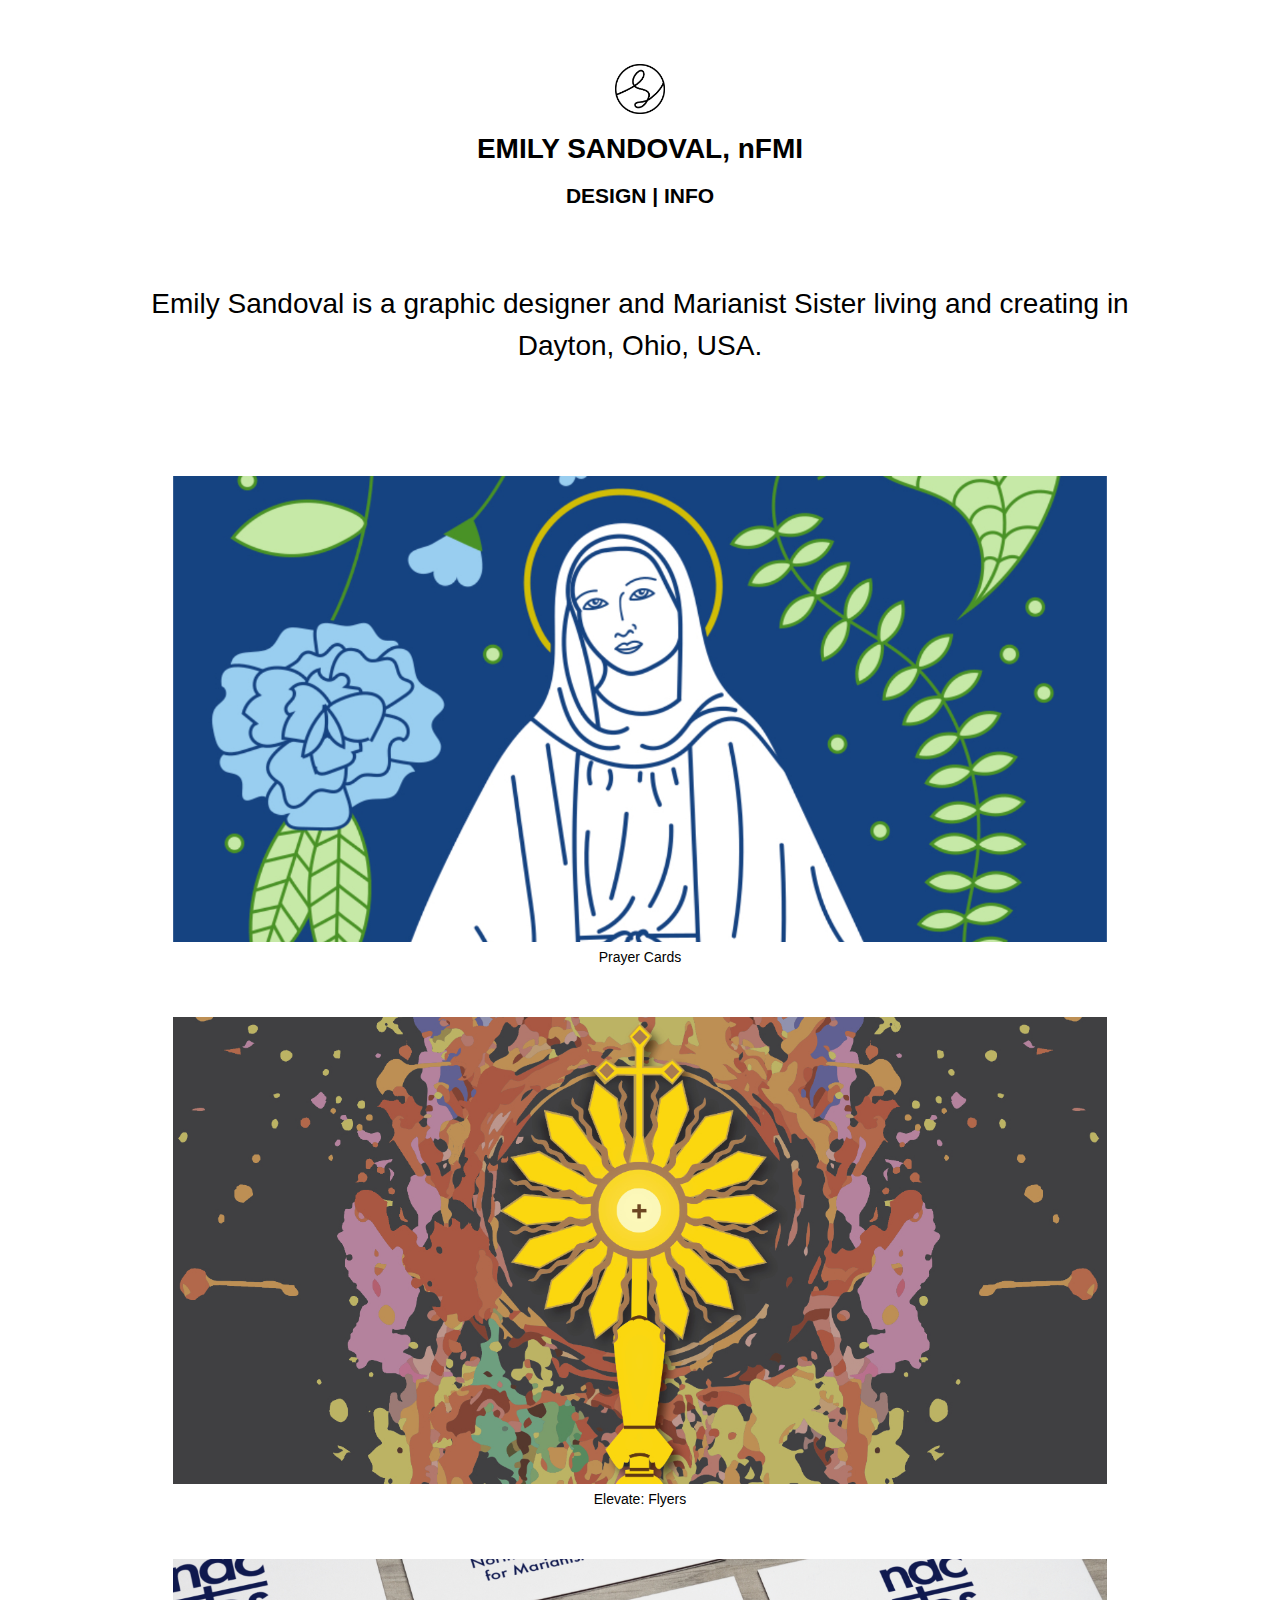
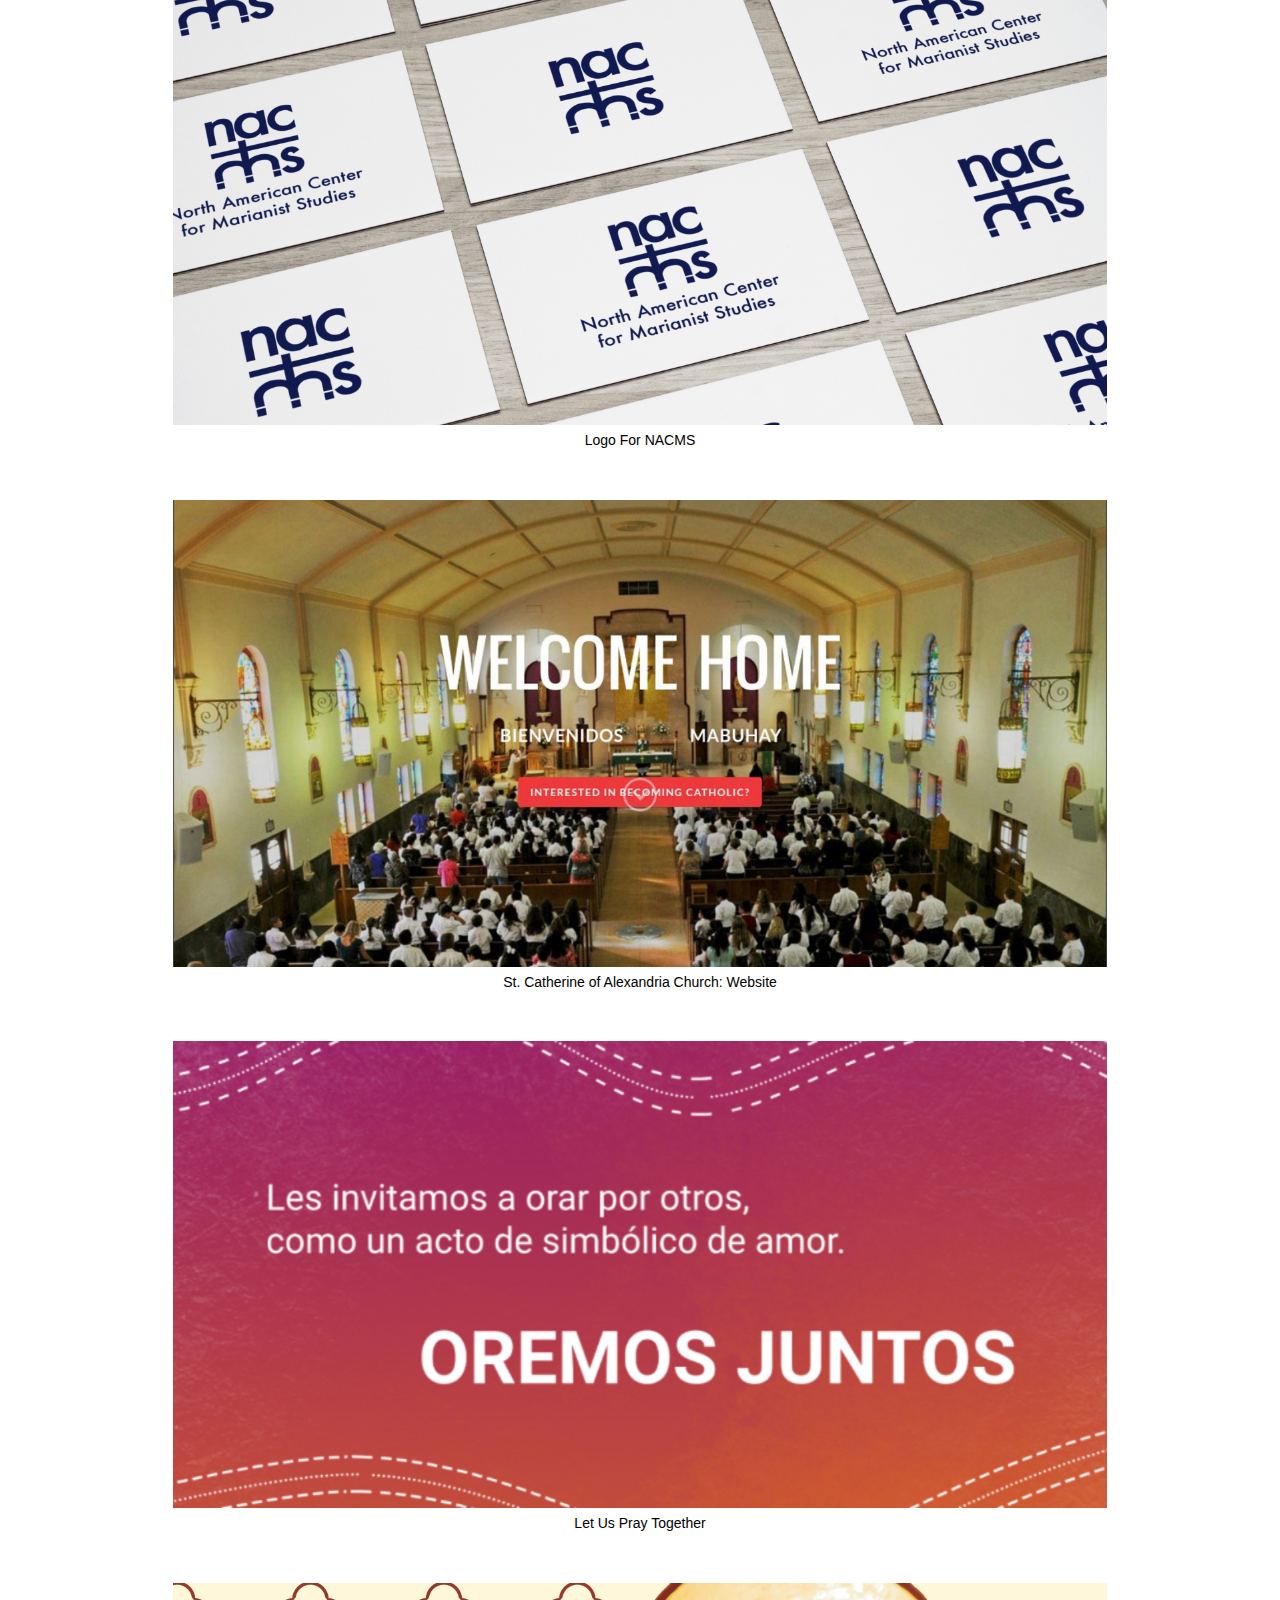
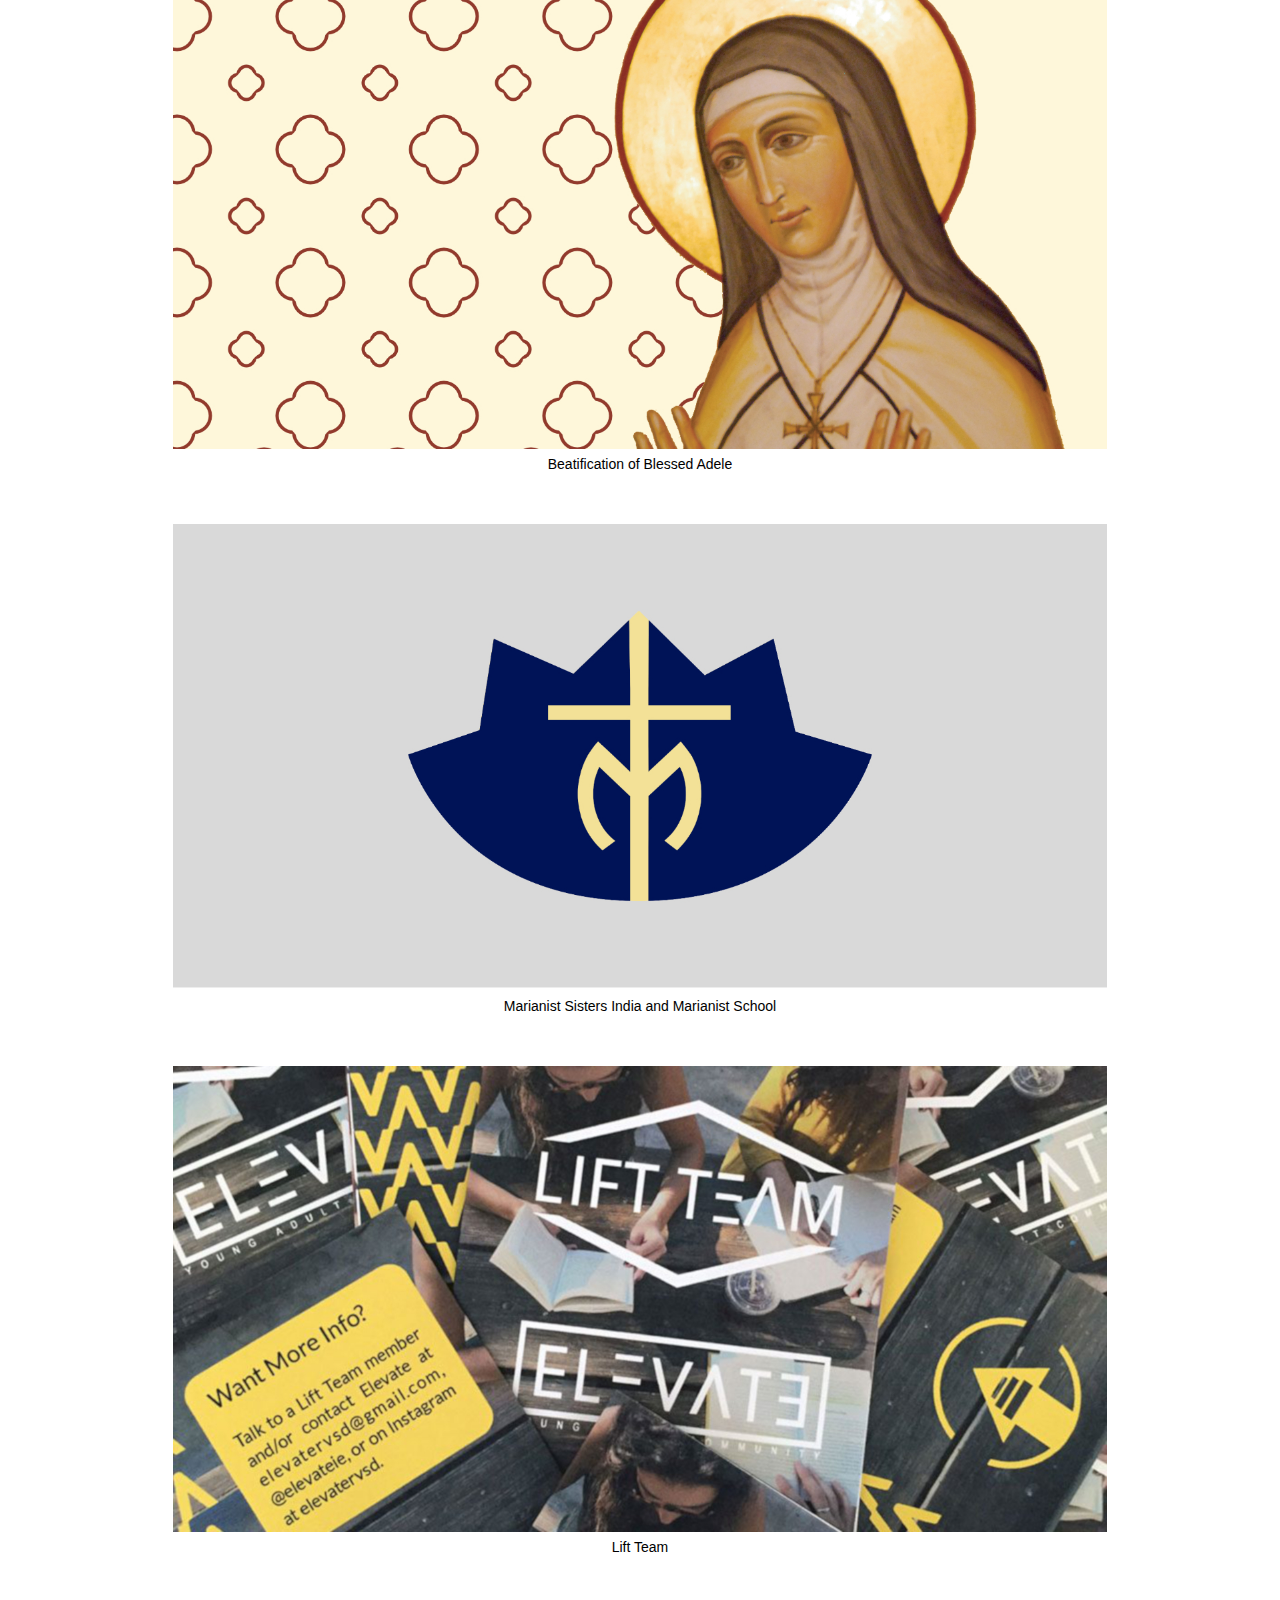
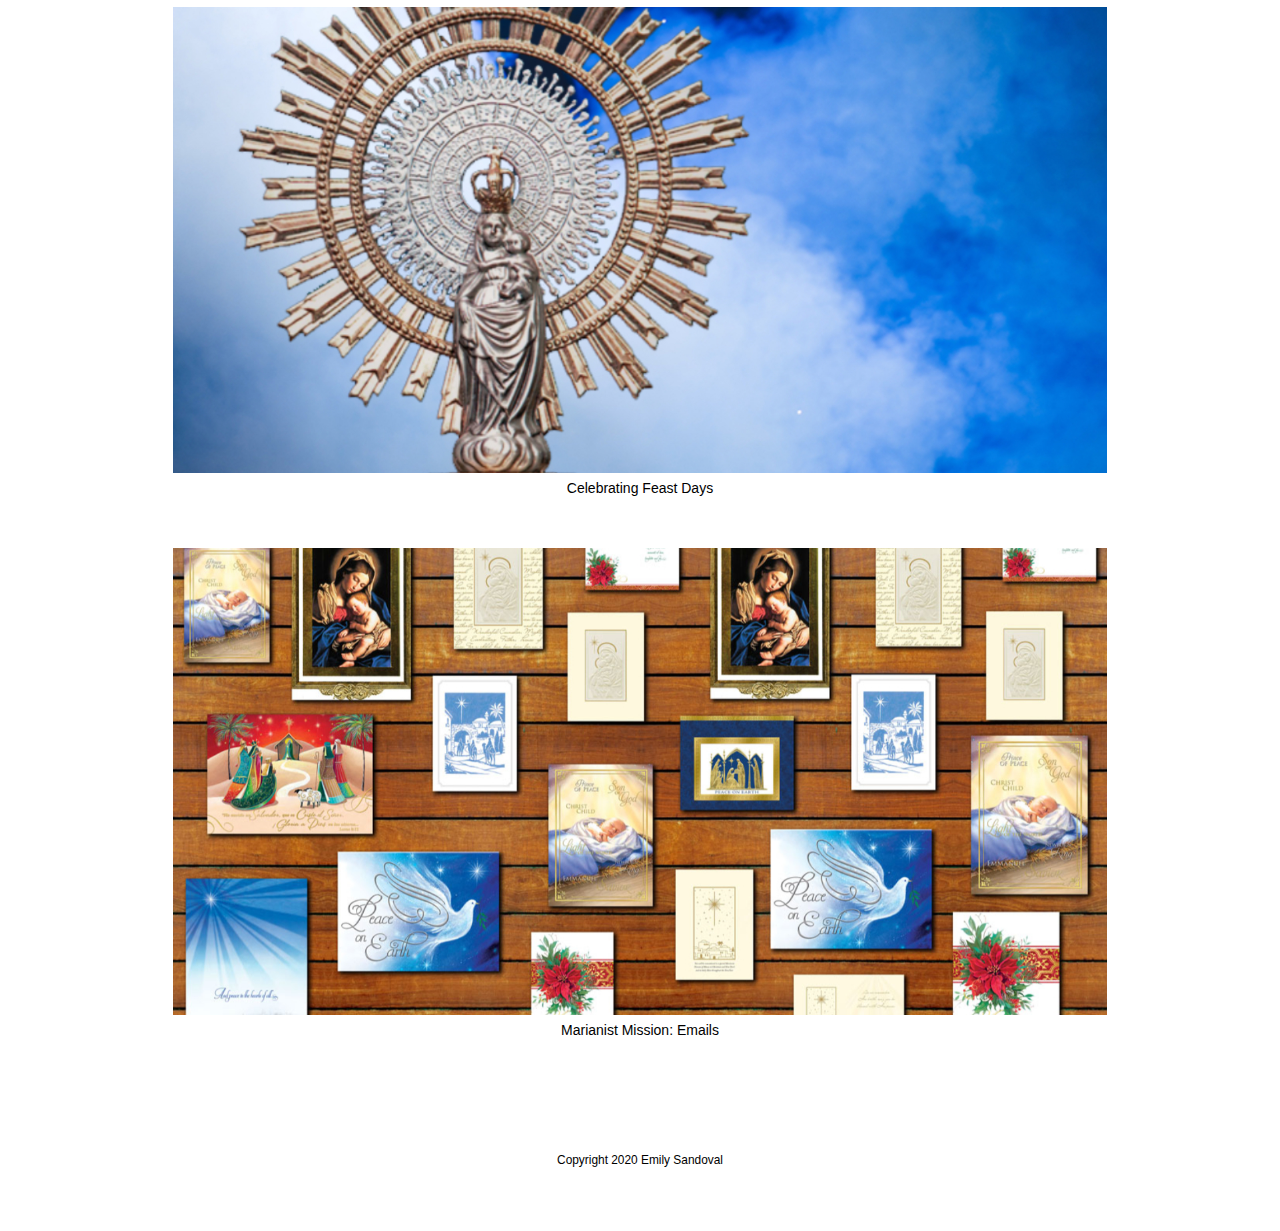
==== index.html @ bad5852b "first commit" ====
<html>
  <head>
    <meta charset="utf-8">
    <meta http-equiv="X-UA-Compatible" content="IE=edge">
    <title>Emily Sandoval, Graphic Designer</title>
    <meta name="description" content="Online portfolio for Emily Sandoval, nFMI">
    <link rel="stylesheet" href="style.css" type="text/css">  
  </head>
  <body>
      <div class="header">
        <img src="Images/Extra/LogoNew.png" alt="logo">
          <a href="index.html"><h1><strong>EMILY SANDOVAL, nFMI</strong></h1></a>
      </div>
      <div class="navbar">
          <h2><a href="index.html"><strong>DESIGN</strong></a>
        <p> | </p>
              <a href="information.html"><strong>INFO</strong></a></h2>
      </div>
      <div class="summary">
        <p>Emily Sandoval is a graphic designer and Marianist Sister living and creating in Dayton, Ohio, USA.</p>
      </div>
      <div class="work">
        <a href="prayercards.html"><img src="Images/HomePageImages/PrayerCards.jpg" alt="prayer cards"></a><br>Prayer Cards</div>
      <div class="work">
        <a href="elevateflyers.html"><img src="Images/HomePageImages/ElevateFlyers.jpg" alt="elevate's flyers"></a><br>Elevate: Flyers</div>
      <div class="work">    
        <a href="logofornacms.html"><img src="Images/HomePageImages/NACMS2.jpg" alt="logo for north american center for marianist studies"></a><br>Logo For NACMS</div>
      <div class="work">
        <a href="stcatherinewebsite.html"><img src="Images/HomePageImages/StCat.jpg" alt="website for saint catherine of alexandria"></a><br>St. Catherine of Alexandria Church: Website</div>
      <div class="work">
        <a href="letuspraytogether.html"><img src="Images/HomePageImages/PrayerBooklet2.jpg" alt="prayer booklet"></a><br>Let Us Pray Together</div>
      <div class="work">
        <a href="beatificationofblessedadele.html"><img src="Images/HomePageImages/BlessedAdele.jpg" alt="beatification of blessed adele"></a><br>Beatification of Blessed Adele</div>
      <div class="work">    
        <a href="fmiindialogo.html"><img src="Images/HomePageImages/FMI-India-Logo.jpg" alt="logos for the Marianist Sisters in India"></a><br>Marianist Sisters India and Marianist School</div>
      <div class="work">
        <a href="liftteam.html"><img src="Images/HomePageImages/LIftTeam.jpg" alt="brochure of the lift team"></a><br>Lift Team</div>
      <div class="work">
        <a href="celebratingfeastdays.html"><img src="Images/HomePageImages/MM-SocialMedia.jpg" alt="social media for the Marianist Mission"></a><br>Celebrating Feast Days</div>
      <div class="work">
        <a href="marianistmissionemails.html"><img src="Images/HomePageImages/MM-Emails.jpg" alt="emails for the Marianist Mission"></a><br>Marianist Mission: Emails
      </div>
      <div class="footer">
        <p>Copyright 2020 Emily Sandoval</p>
      </div>
  </body>
</html>
---- style.css ----
body {
    font-family: "Montserrat", "Verdana", sans-serif;
    min-width: 375px;
    margin: 5%;
    justify-content: center;
    max-width: 1600px;
    font-size: 14px;
    color: black;
}
a.link {
    color: black;
}
.header {
    text-align: center;
}
.header img {
    width: auto;
    max-height: 50px;
    max-width: 50px;
}
.header a:link, a:visited, a:active {
    text-decoration: none;
}
.header a:hover {
    color: darkgoldenrod;
}
.navbar {
    text-align: center;
}
.navbar a, p {
    display: inline;
    text-align: center;
}
.navbar a:link, a:visited, a:active {
  text-decoration: none;
  color: black;
}
.navbar a:hover {
  color: teal;
}
.summary {
    padding: 5%;
    font-size: 2em;
    margin-left: auto;
    margin-right: auto;
    line-height: 1.5em;
    text-align: center;
}
.work {
    width: 90%;
    text-align: center;
    font-size: 1em;
    margin-left: auto;
    margin-right: auto;
}
.work img {
    padding-bottom: 0.5em;
    width: 90%;
    margin-top: 5%;
}
#nacms-old-logo img{
    width: 300px;
}
.work a:hover {
    background-color: white;
    opacity: 0.5;
}
.work-header {
    text-align: left;
    margin-left: auto;
    margin-right: auto;
    width: 90%;
}
.nav-bottom {
    margin-left: auto;
    margin-right: auto;
    width: 90%;
    color: black;
    text-decoration: none;
    display: inline-block
}
.nav-bottom a:link, a:visited, a:active{
    text-decoration: none;
    color: black;
}
.nav-bottom a:hover {
    color: darkgoldenrod;
}
.nav-bottom #next {
    float: right;
    margin-left: 50%;
}
.nav-bottom #previous {
    float: left;
    margin-right: 50%;
}
.footer {
    font-size: 0.85em;
    margin-top: 10%;
    text-align: center;
}
h1 {
    font-size: 2em;
    color: black;
}
h2 {
    font-size: 1.5em;
    color: black;
}
h3 {
    font-size: 1.5em;
    line-height: 0.5em;
    color:black;
}
h4 {
    font-size: 1em;
    line-height: 0.5em;
    color: black;
}
.project-description {
    text-align: left;
    margin-left: auto;
    margin-right:auto;
    margin-top: 10%;
    margin-bottom: 5%;
    width: 90%;
}
.information-content {
    display: inline-block;
}
.about {
    margin-left: 215px;
    margin-right: auto;
    margin-top: 5px;
}
.about p h3 {
    text-align: left;
}
#portrait img {
    width: 200px;
    margin-right: 15px;
    position: absolute;
}

#portrait, .about {
    margin-top: 10%;
}
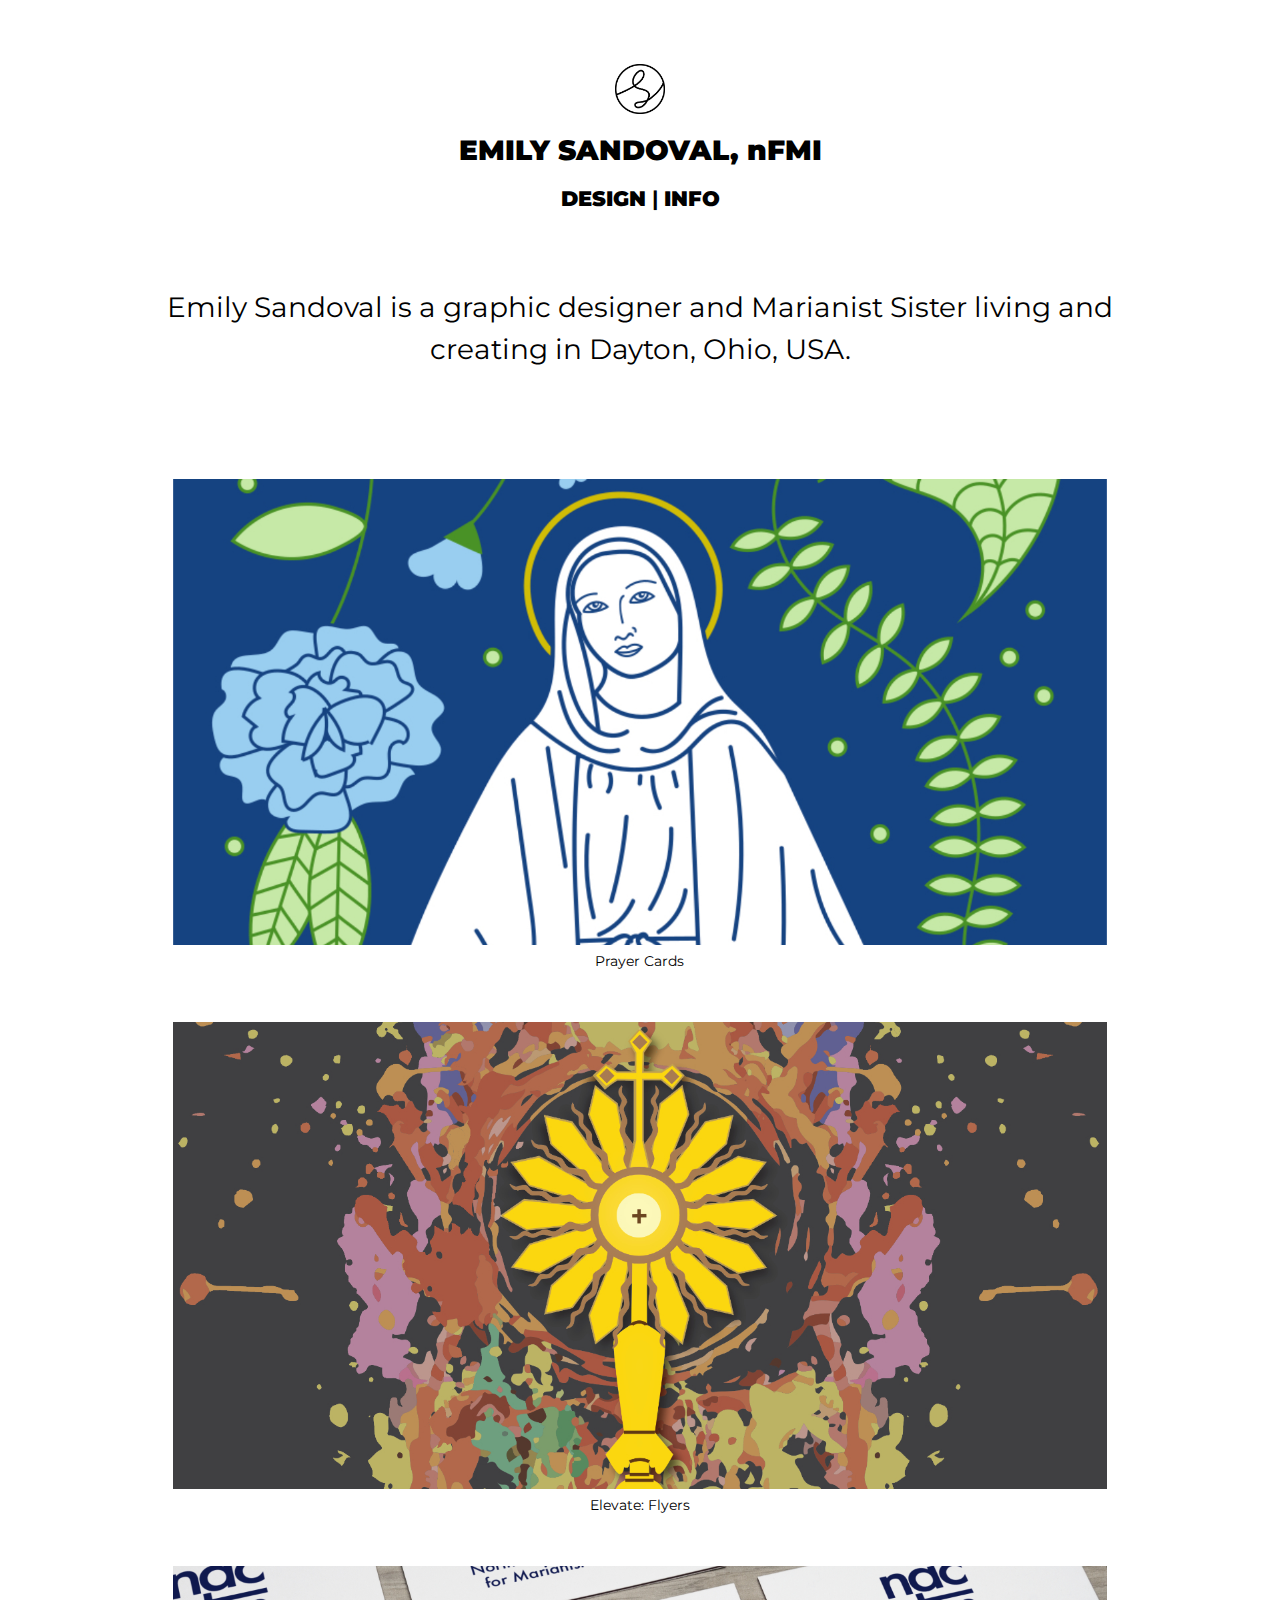
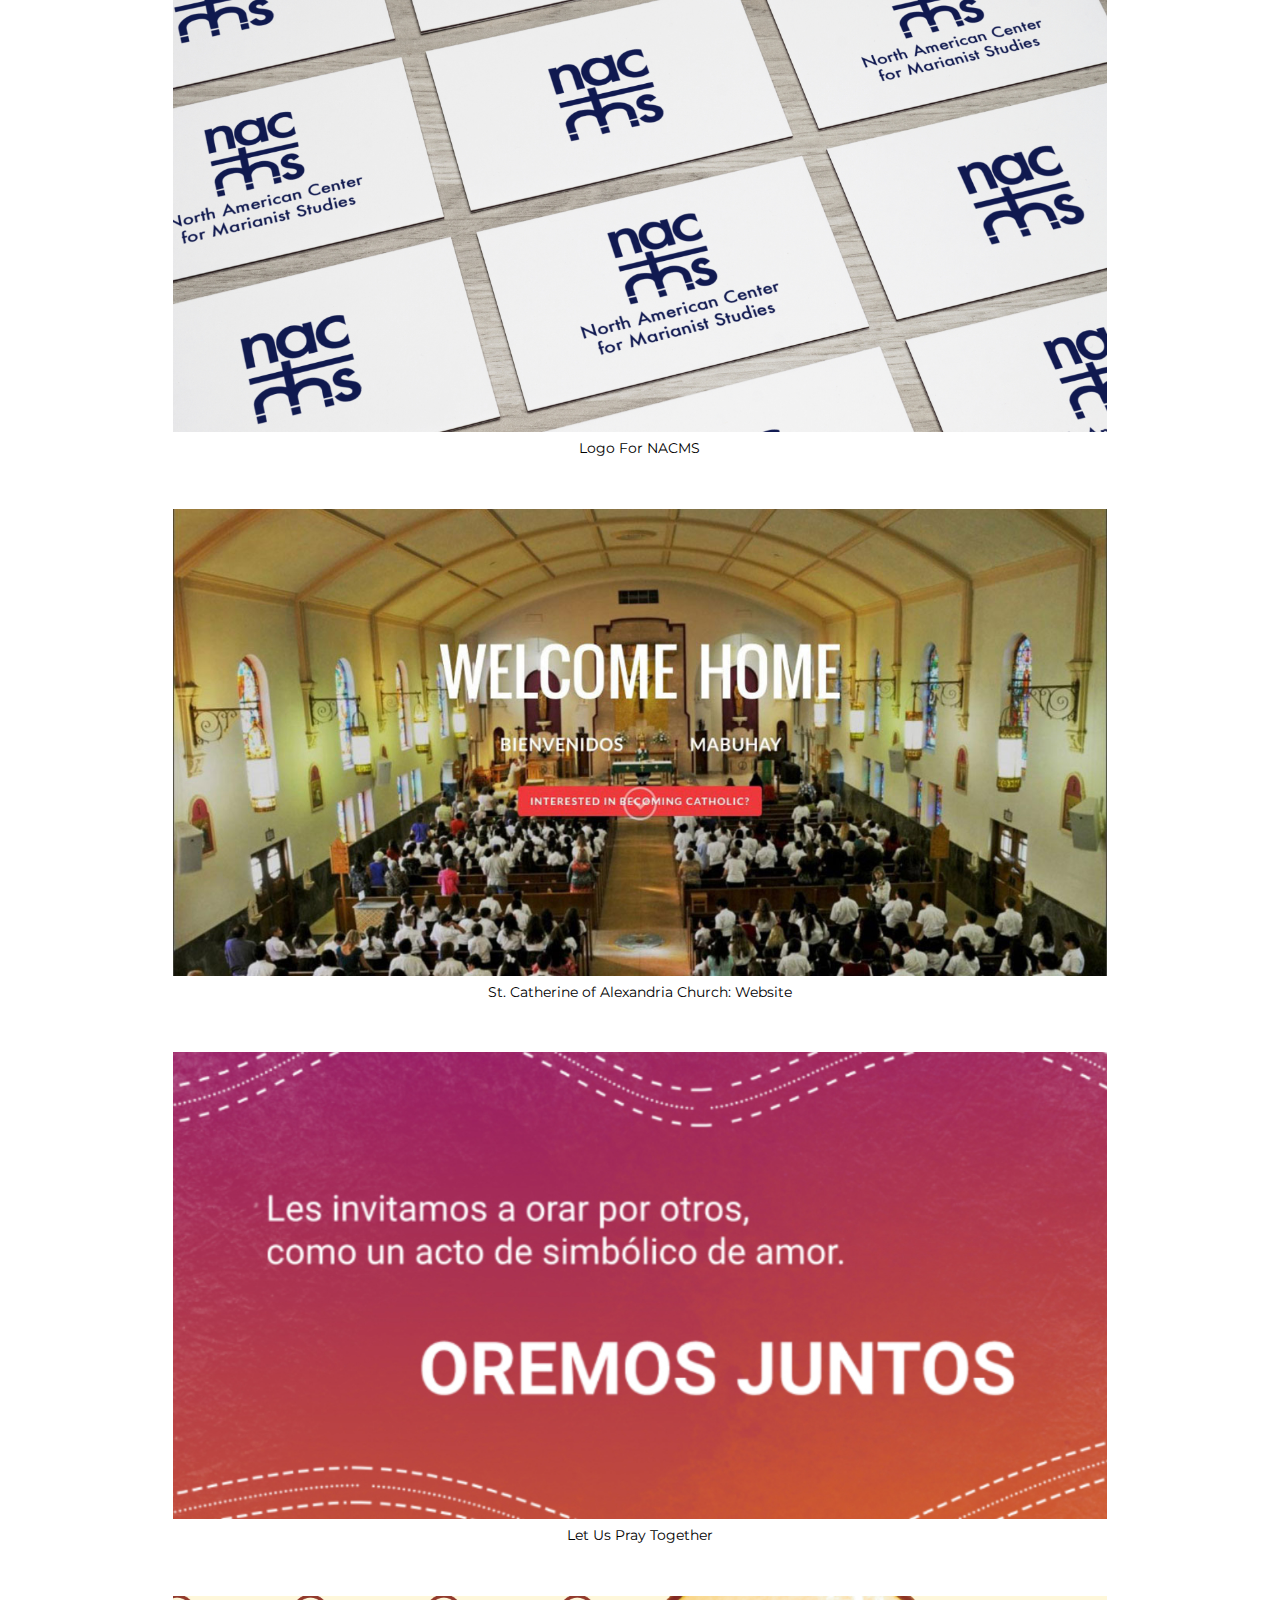
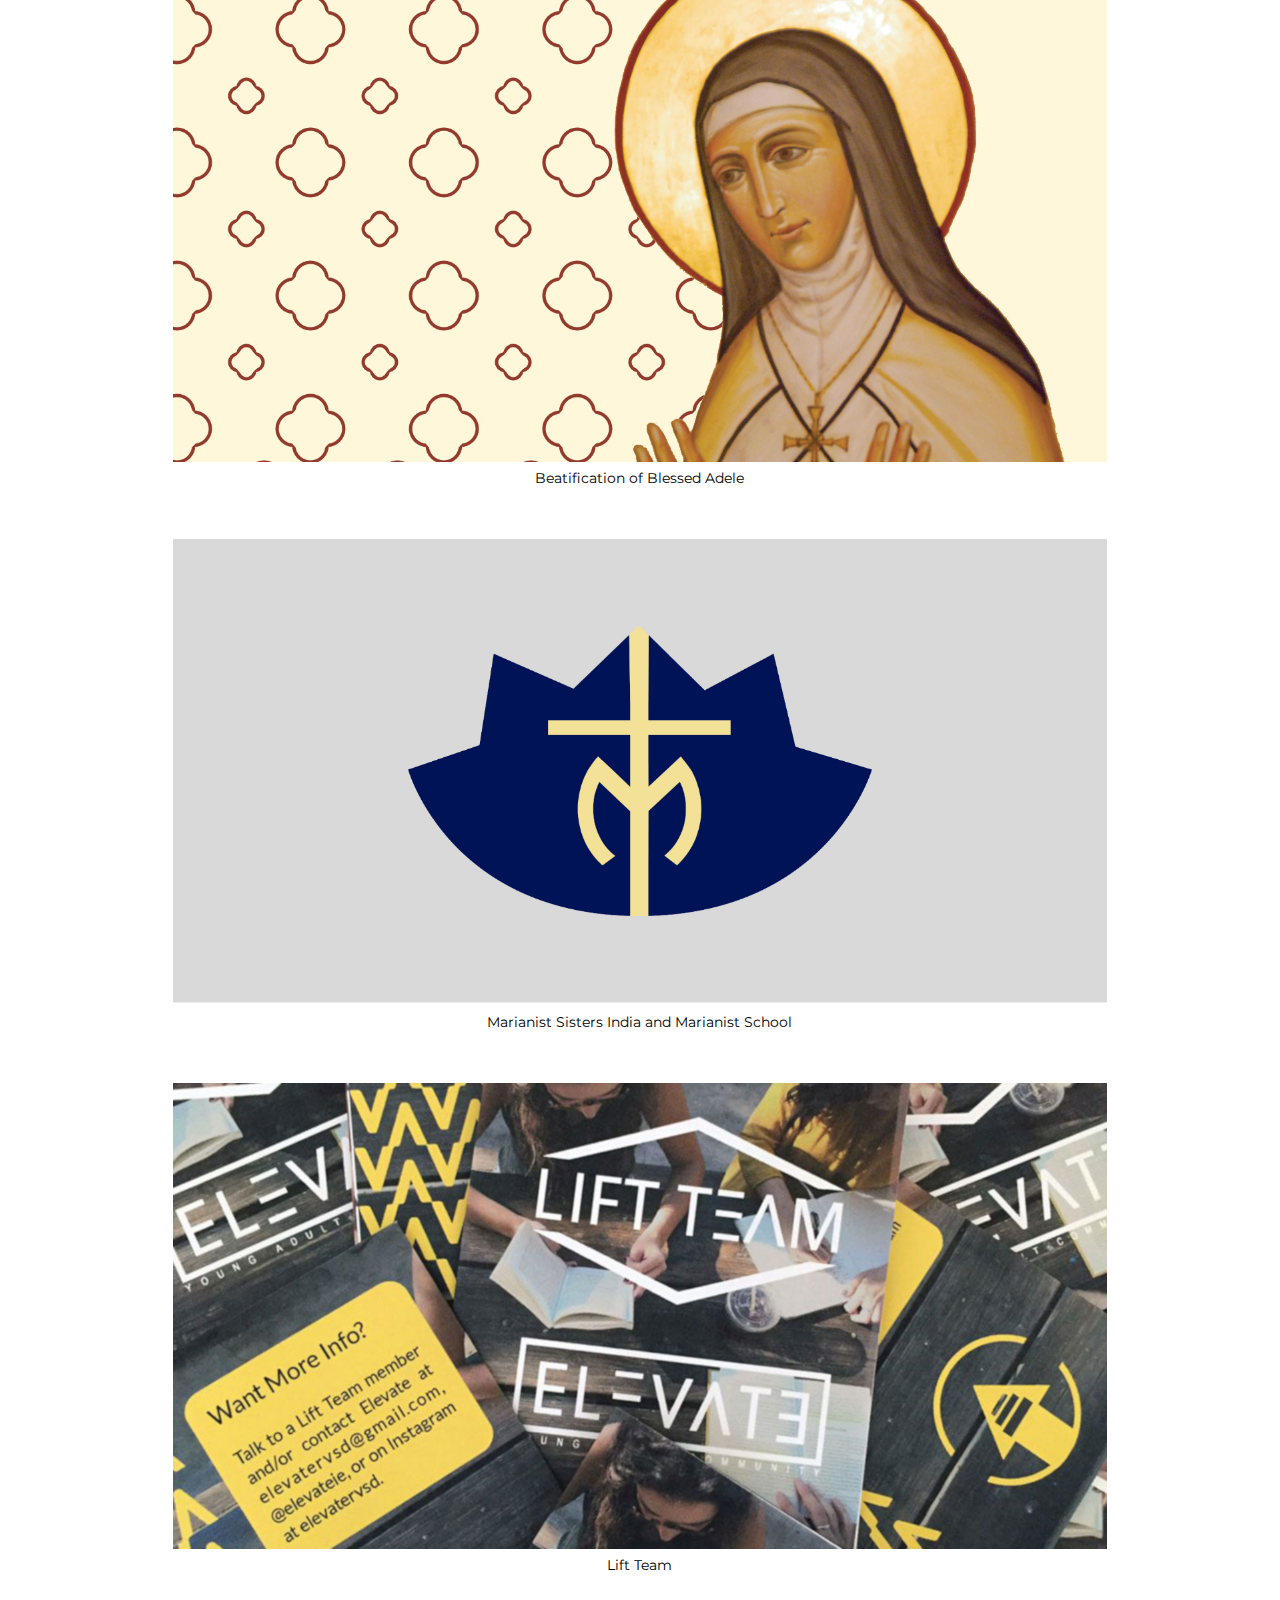
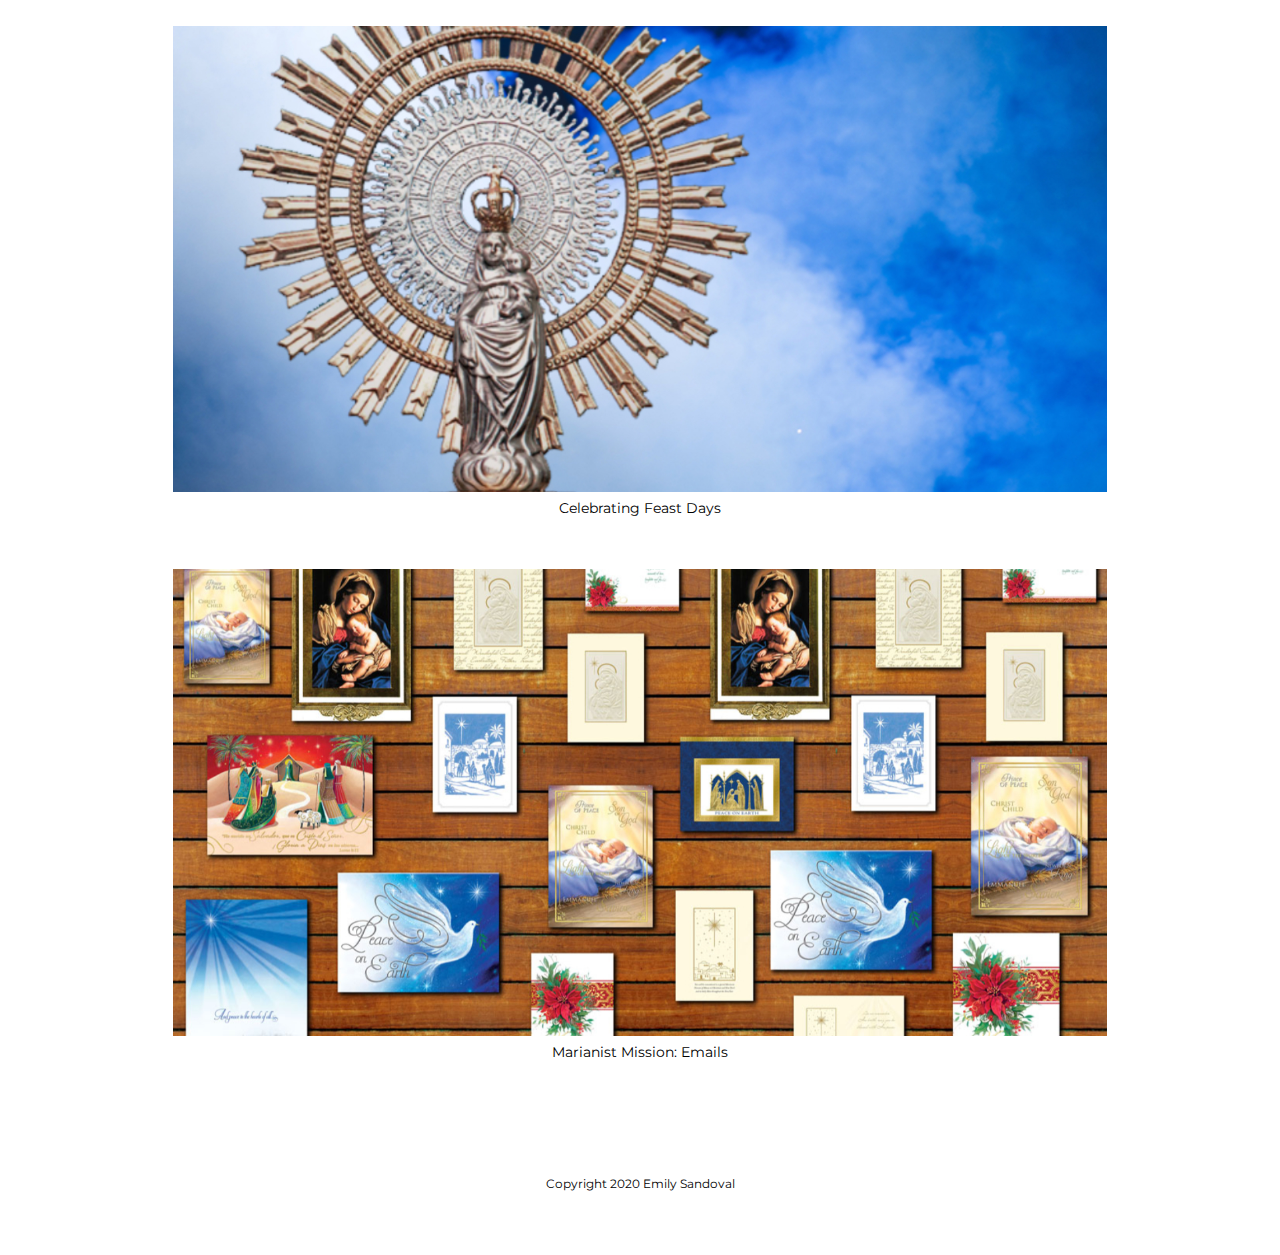
==== commit 38826b6c: "update with montserrat" ====
--- a/index.html
+++ b/index.html
@@ -3,8 +3,9 @@
     <meta charset="utf-8">
     <meta http-equiv="X-UA-Compatible" content="IE=edge">
     <title>Emily Sandoval, Graphic Designer</title>
-    <meta name="description" content="Online portfolio for Emily Sandoval, nFMI">
-    <link rel="stylesheet" href="style.css" type="text/css">  
+    <meta name="portfolio" content="Online portfolio for Emily Sandoval, nFMI">
+    <link rel="stylesheet" href="style.css" type="text/css"> 
+    <link href="https://fonts.googleapis.com/css2?family=Montserrat:wght@400;700&display=swap" rel="stylesheet">
   </head>
   <body>
       <div class="header">
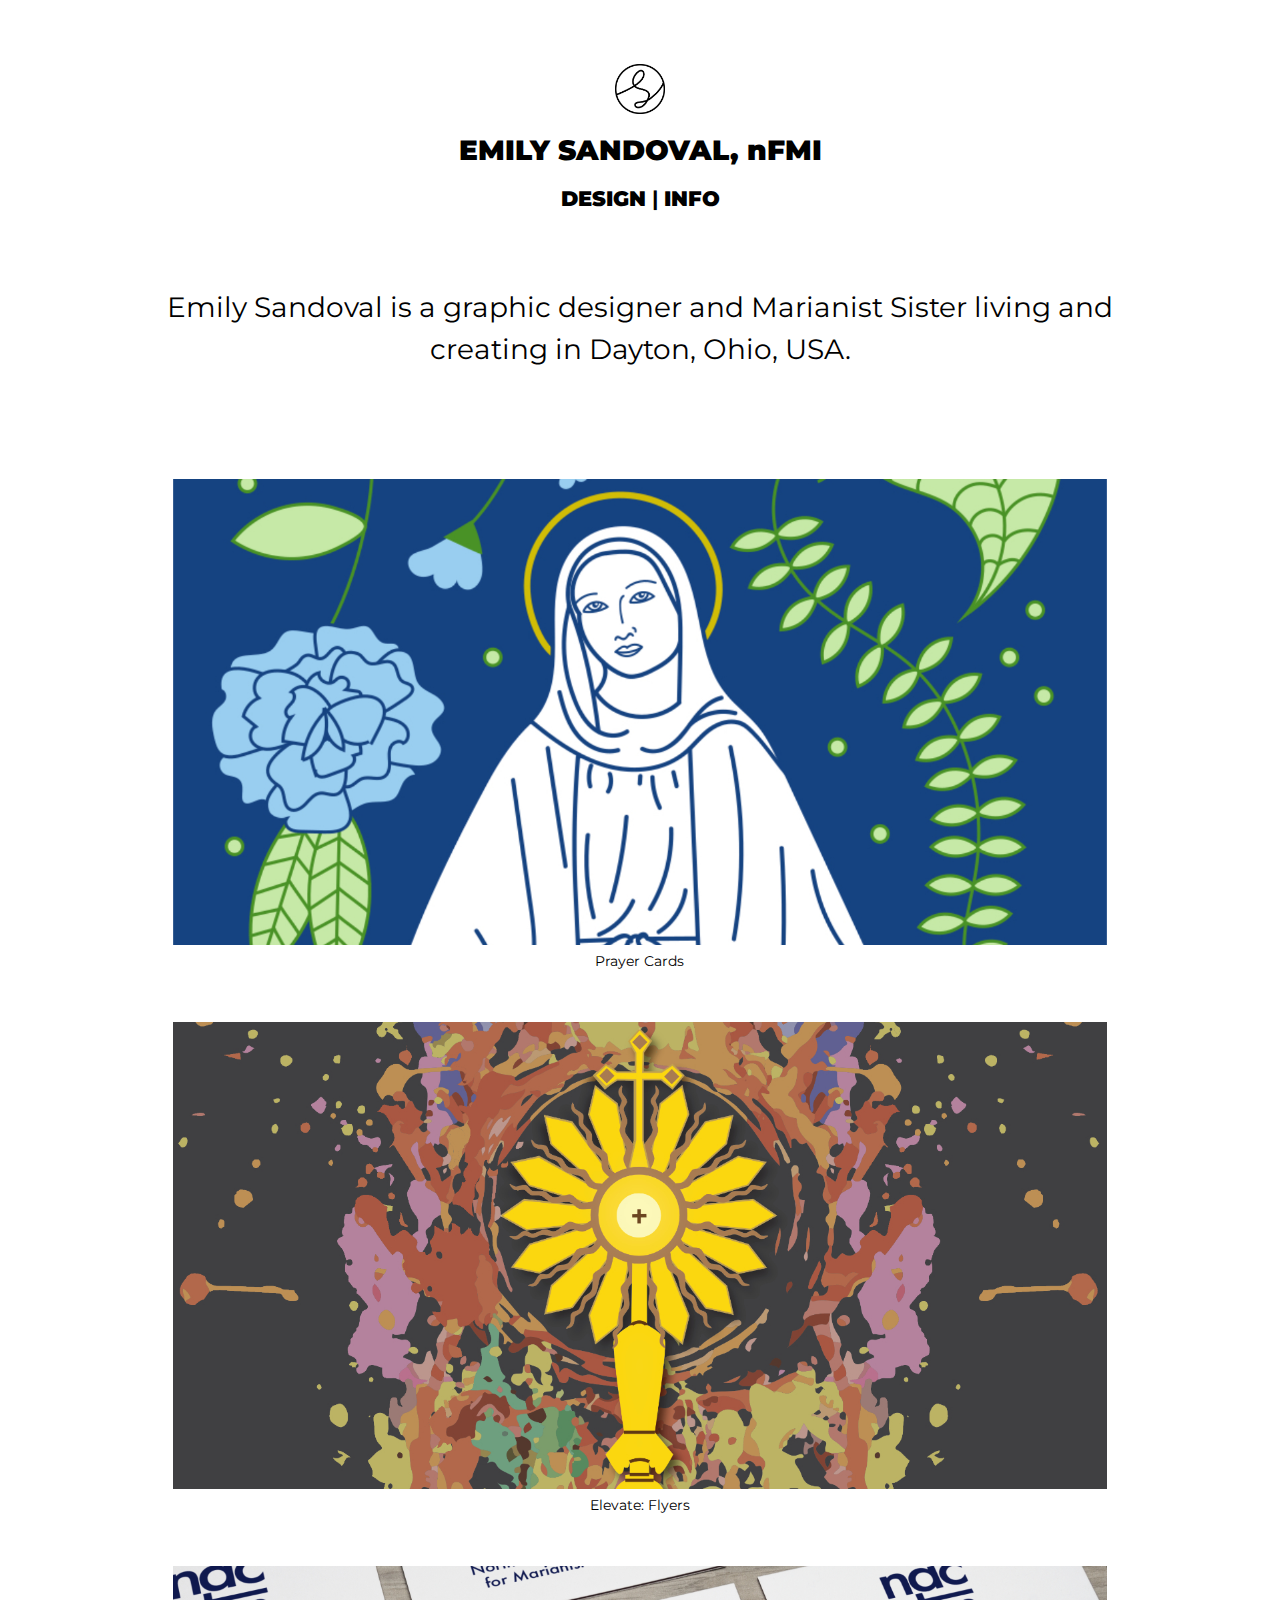
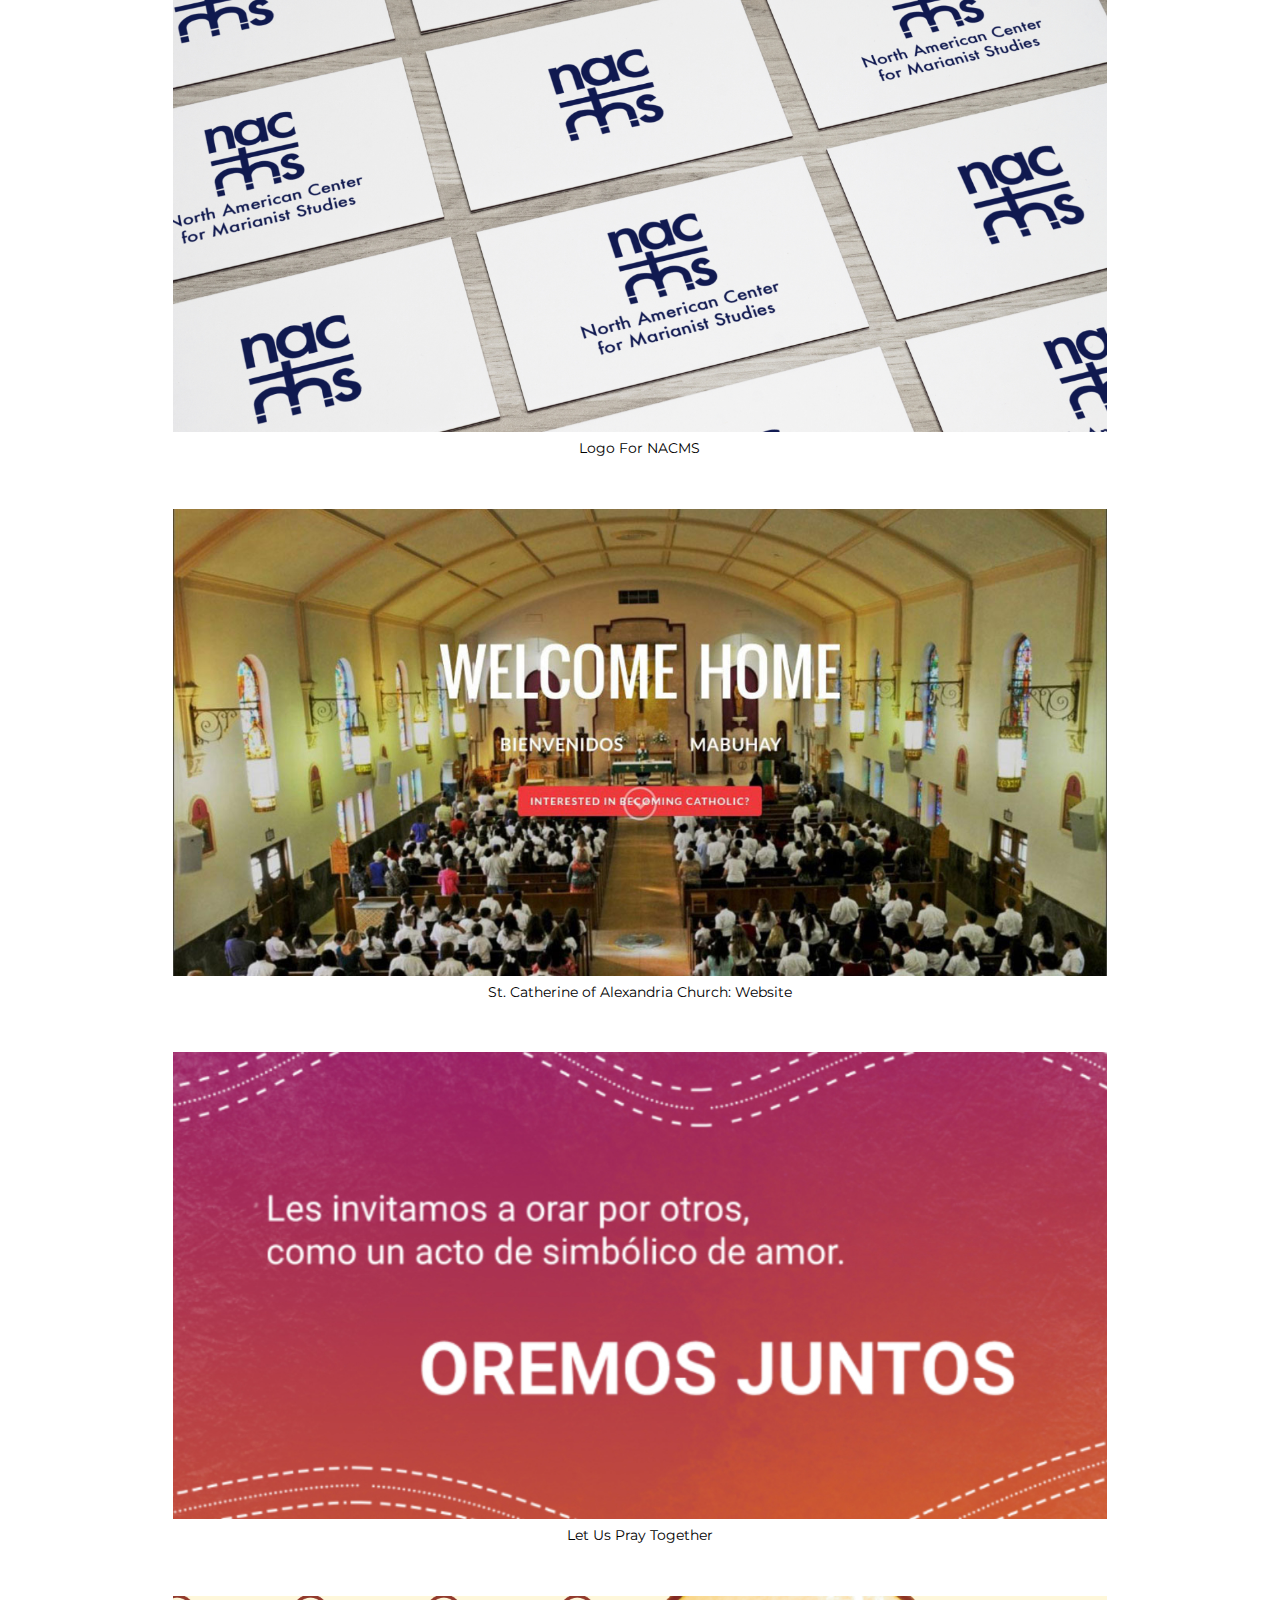
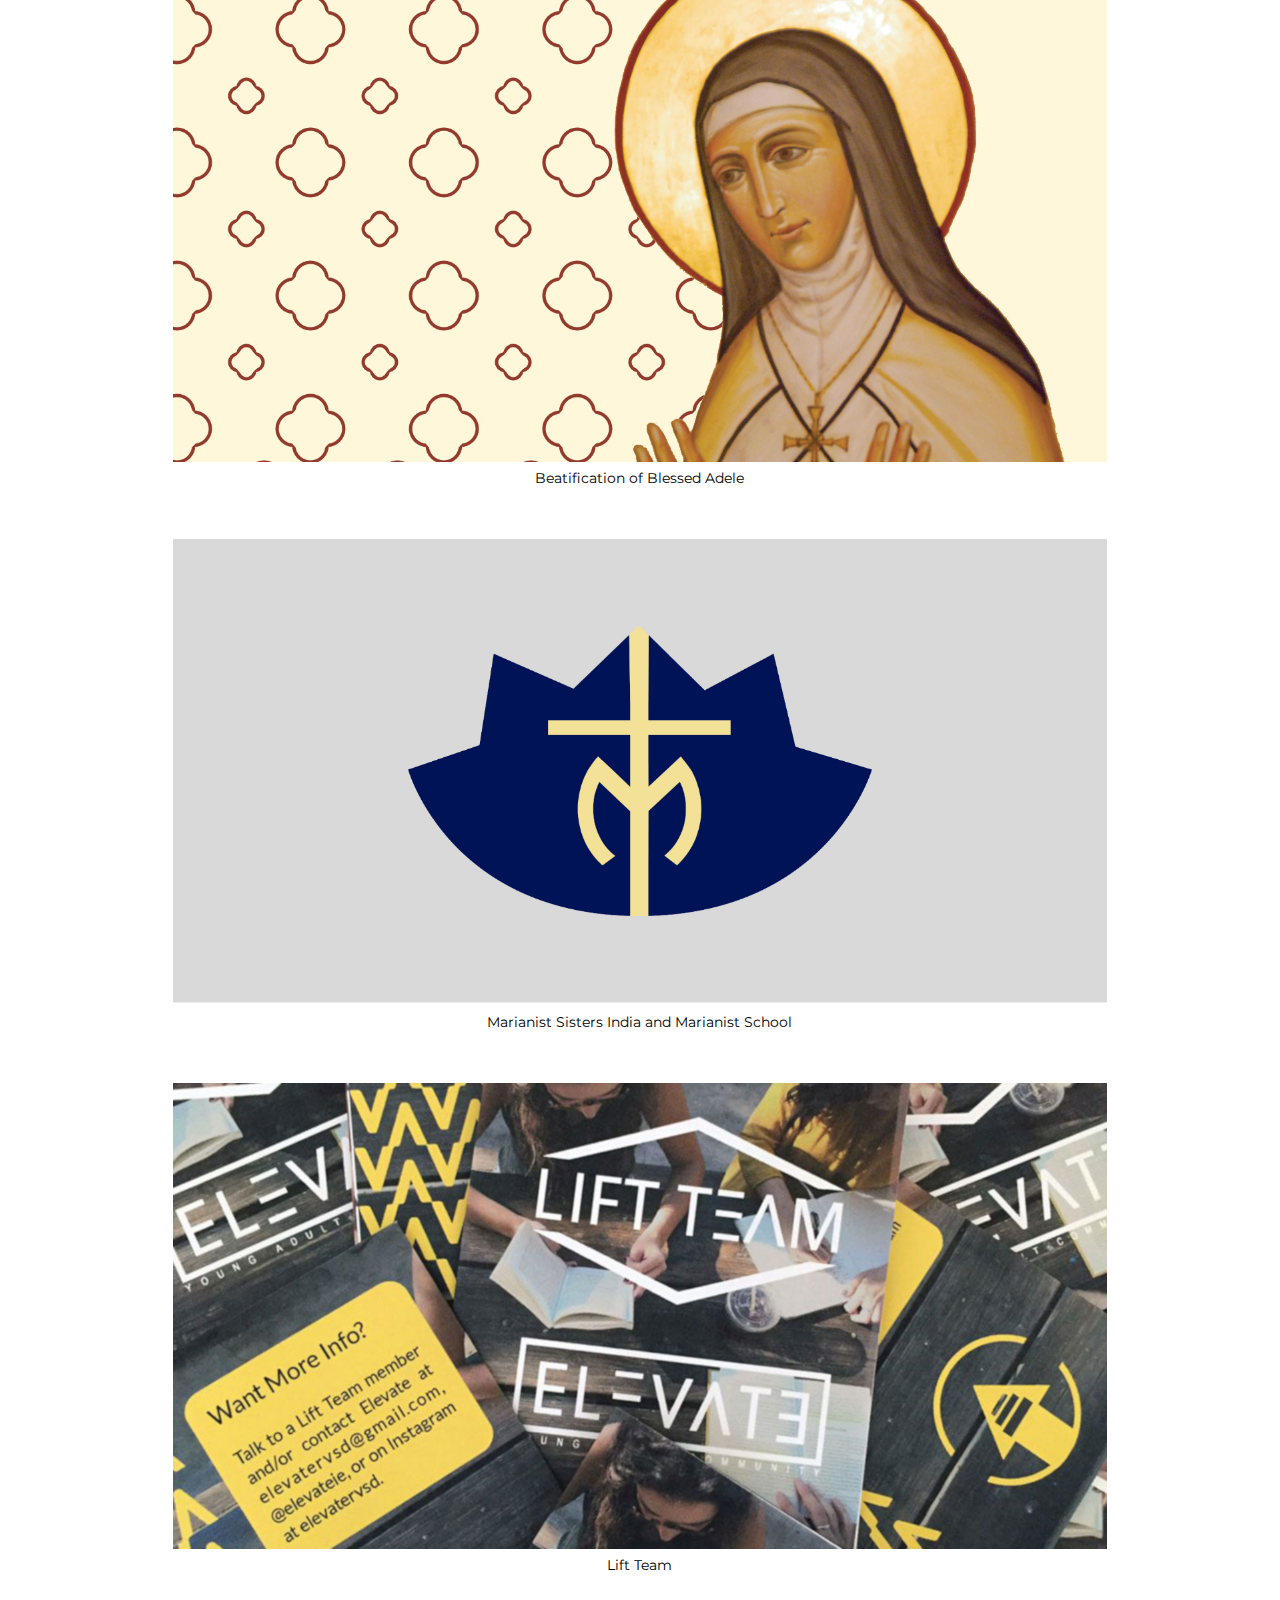
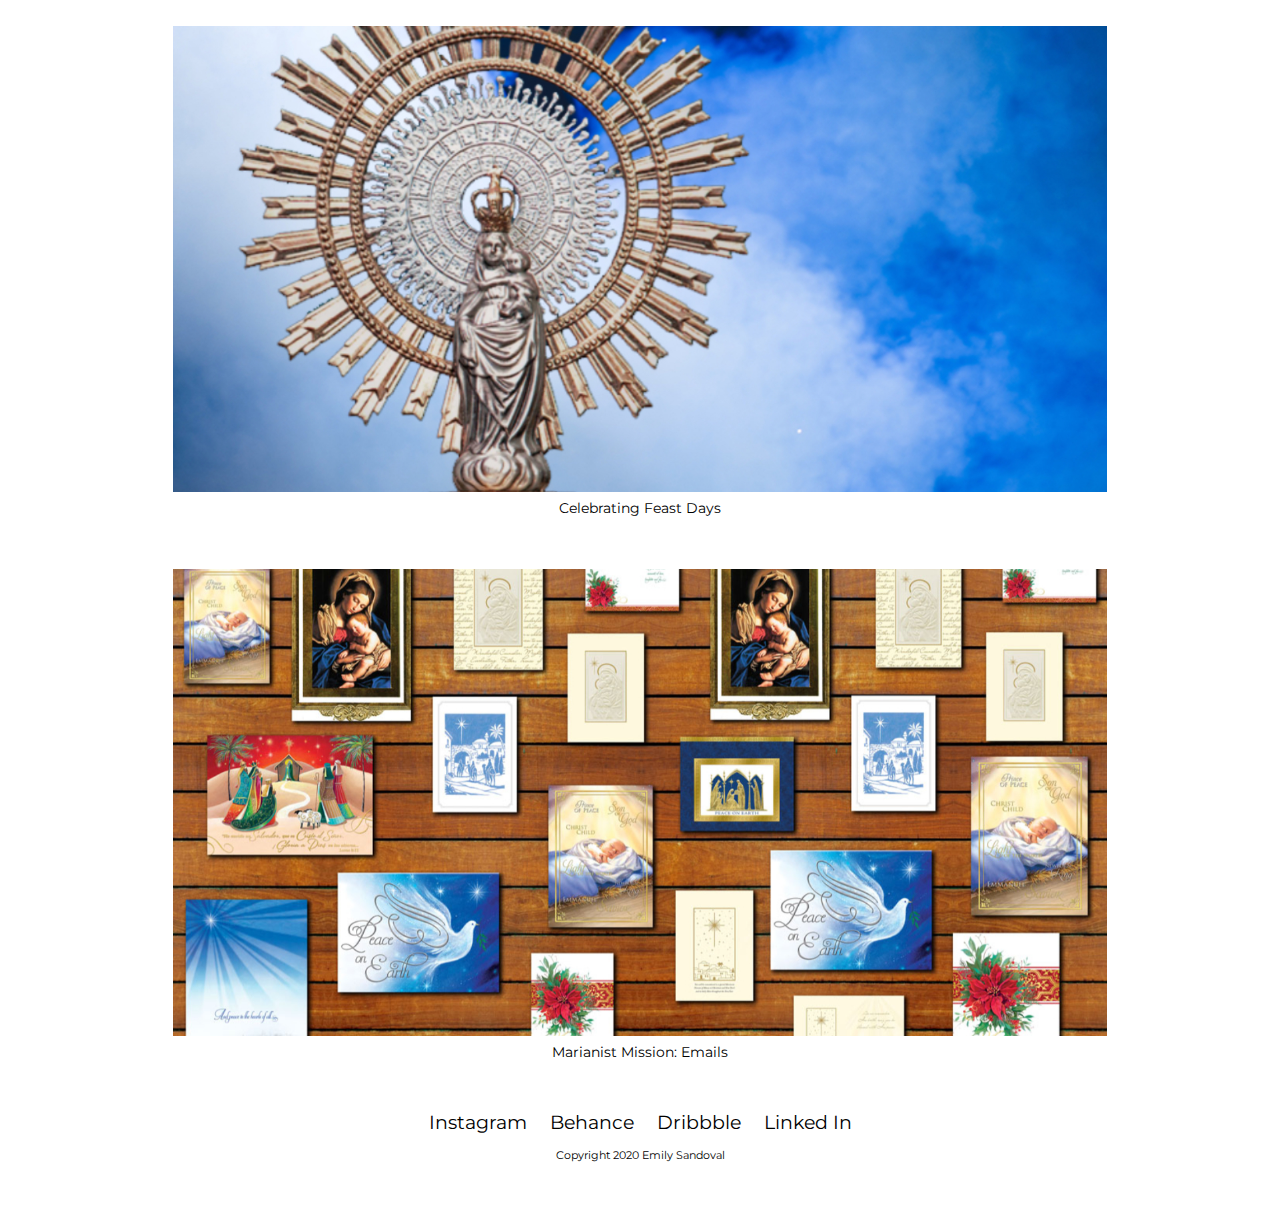
==== commit 610ce843: "update footer" ====
--- a/index.html
+++ b/index.html
@@ -42,6 +42,11 @@
         <a href="marianistmissionemails.html"><img src="Images/HomePageImages/MM-Emails.jpg" alt="emails for the Marianist Mission"></a><br>Marianist Mission: Emails
       </div>
       <div class="footer">
+          <a href="https://www.instagram.com/emilia_francisca/" target="_blank">Instagram</a>
+          <a href="https://www.behance.net/efsandoval" target="_blank">Behance</a>
+          <a href="https://dribbble.com/emilysandoval" target="_blank">Dribbble</a>
+          <a href="https://www.linkedin.com/in/emily-sandoval-99b56913/" target="_blank">Linked In</a>
+        <br><br>
         <p>Copyright 2020 Emily Sandoval</p>
       </div>
   </body>
--- a/style.css
+++ b/style.css
@@ -5,9 +5,6 @@
     justify-content: center;
     max-width: 1600px;
     font-size: 14px;
-    color: black;
-}
-a.link {
     color: black;
 }
 .header {
@@ -20,6 +17,7 @@
 }
 .header a:link, a:visited, a:active {
     text-decoration: none;
+    color: black;
 }
 .header a:hover {
     color: darkgoldenrod;
@@ -77,35 +75,47 @@
     width: 90%;
     color: black;
     text-decoration: none;
-    display: inline-block
+    font-size: 1.5em;
 }
 .nav-bottom a:link, a:visited, a:active{
     text-decoration: none;
     color: black;
 }
 .nav-bottom a:hover {
-    color: darkgoldenrod;
+    color: teal;
 }
 .nav-bottom #next {
     float: right;
-    margin-left: 50%;
 }
 .nav-bottom #previous {
     float: left;
-    margin-right: 50%;
 }
 .footer {
-    font-size: 0.85em;
-    margin-top: 10%;
+    font-size: 11px;
+    margin-top: 50px;
     text-align: center;
+}
+.footer a {
+    font-size: 1.7em;
+    display: inline;
+    padding-left: 10px;
+    padding-right: 10px;
+    margin-left: auto;
+    margin-right: auto;
+}
+.footer a:link, a:active, a:visited {
+    text-decoration: none;
+    color: black;
+}
+.footer a:hover {
+    text-decoration: none;
+    color: darkgoldenrod;
 }
 h1 {
     font-size: 2em;
-    color: black;
 }
 h2 {
     font-size: 1.5em;
-    color: black;
 }
 h3 {
     font-size: 1.5em;
@@ -141,7 +151,16 @@
     margin-right: 15px;
     position: absolute;
 }
-
 #portrait, .about {
     margin-top: 10%;
 }
+#email {
+    font-size: 1em;
+}
+#email a:link, a:visited, a:active {
+    text-decoration: none;
+    color: black;
+}
+#email a:hover {
+    color: rebeccapurple;
+}
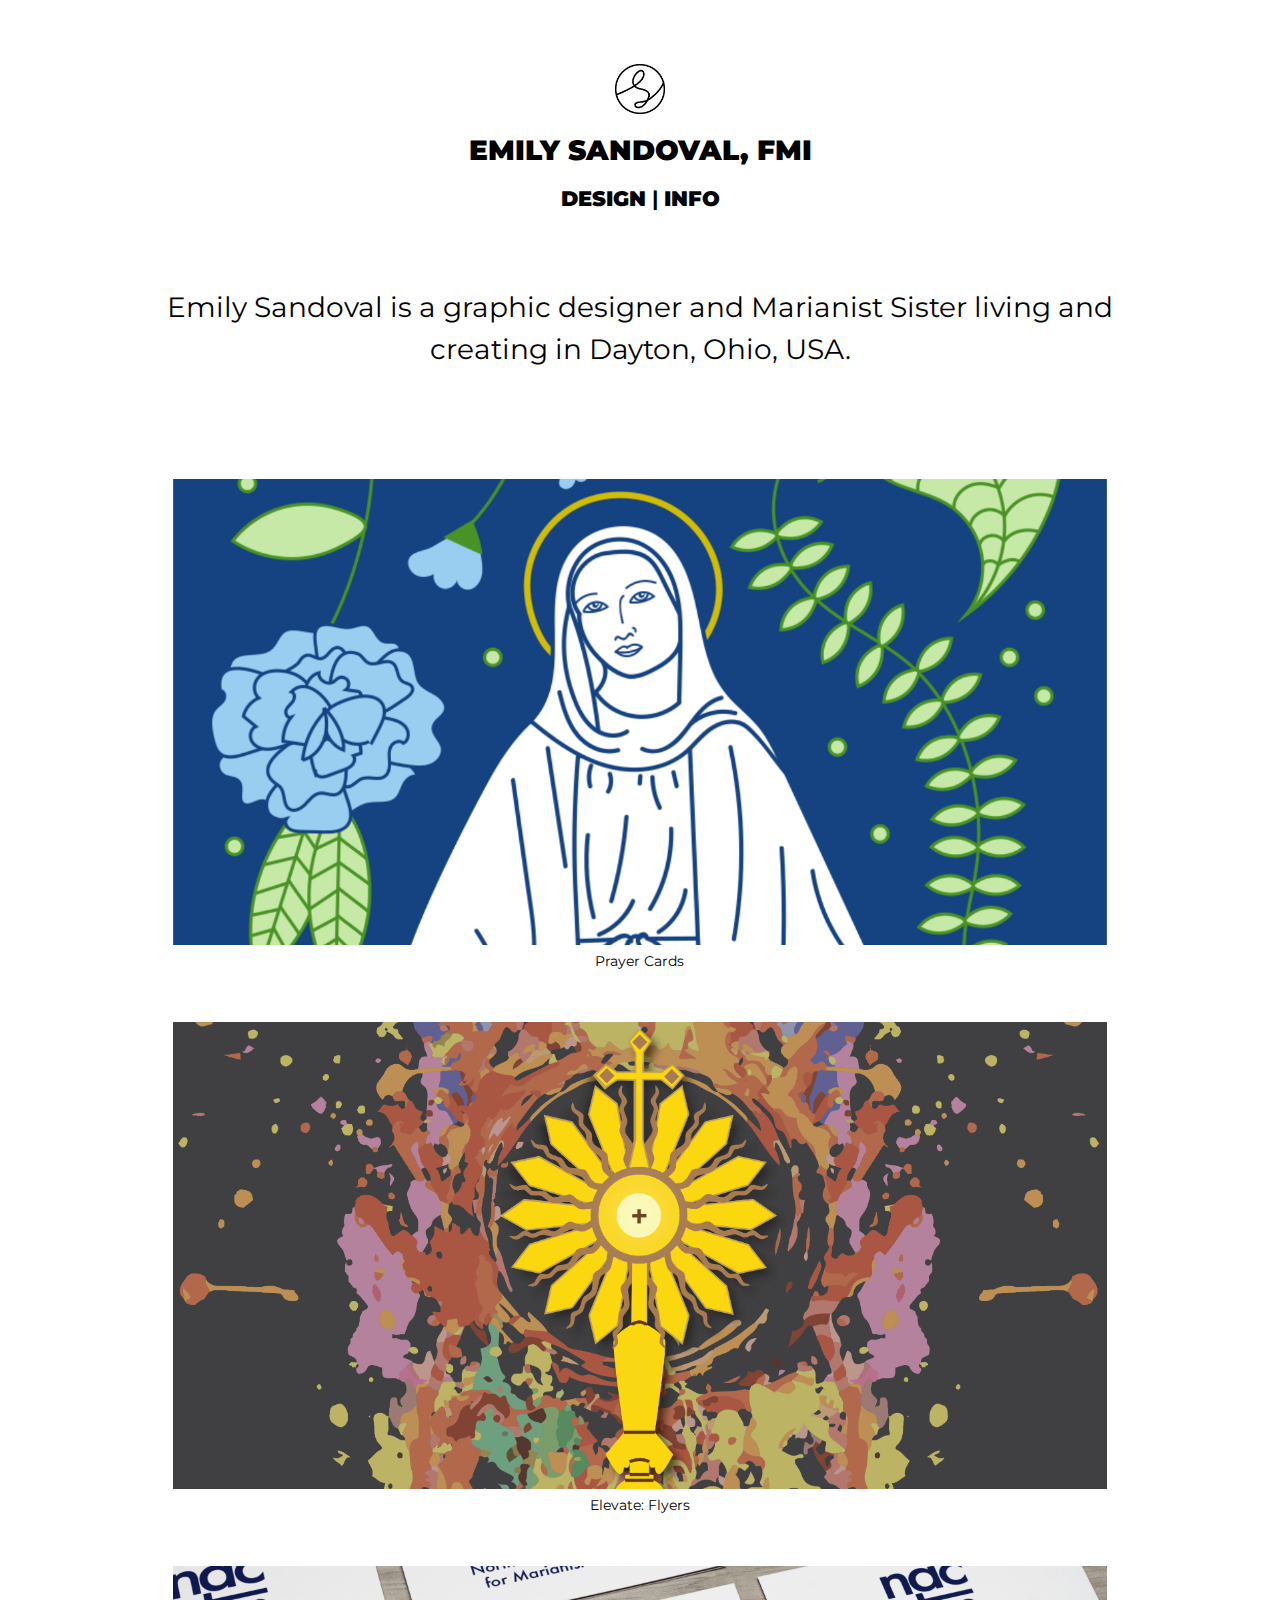
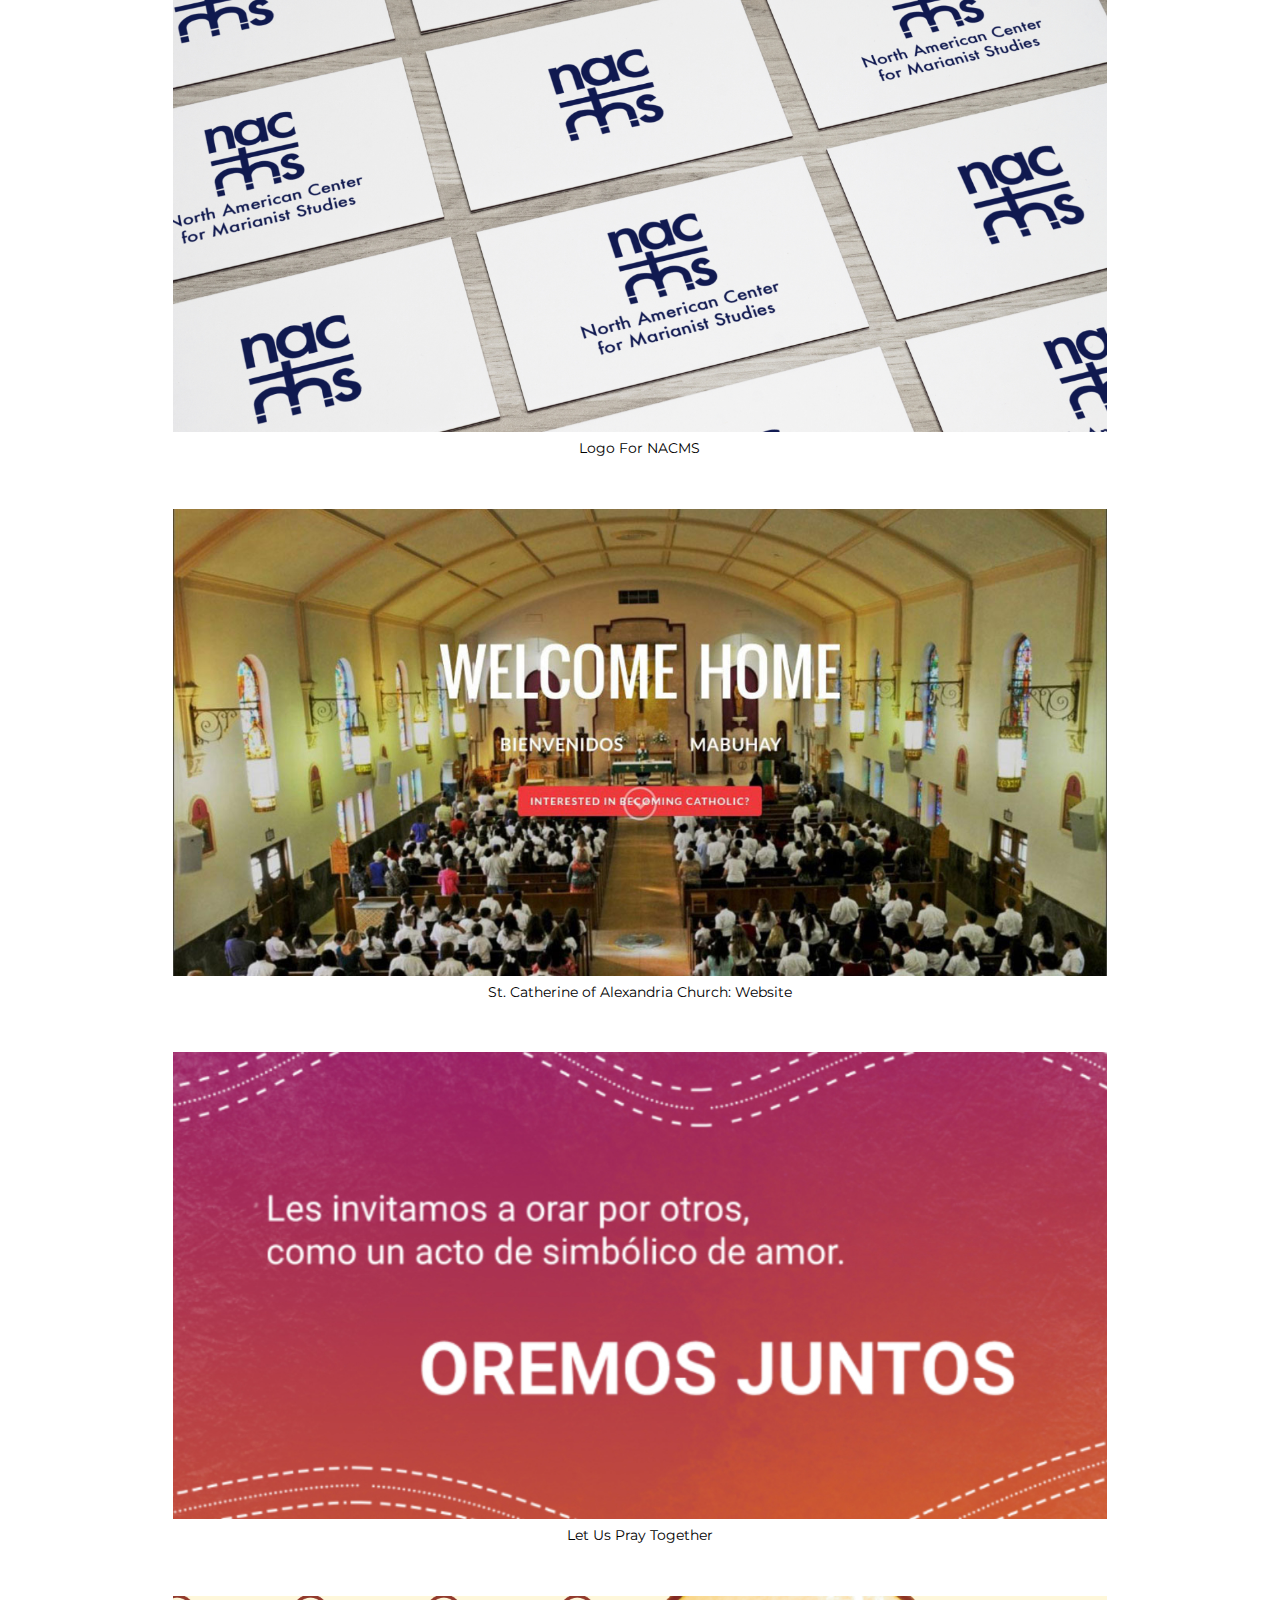
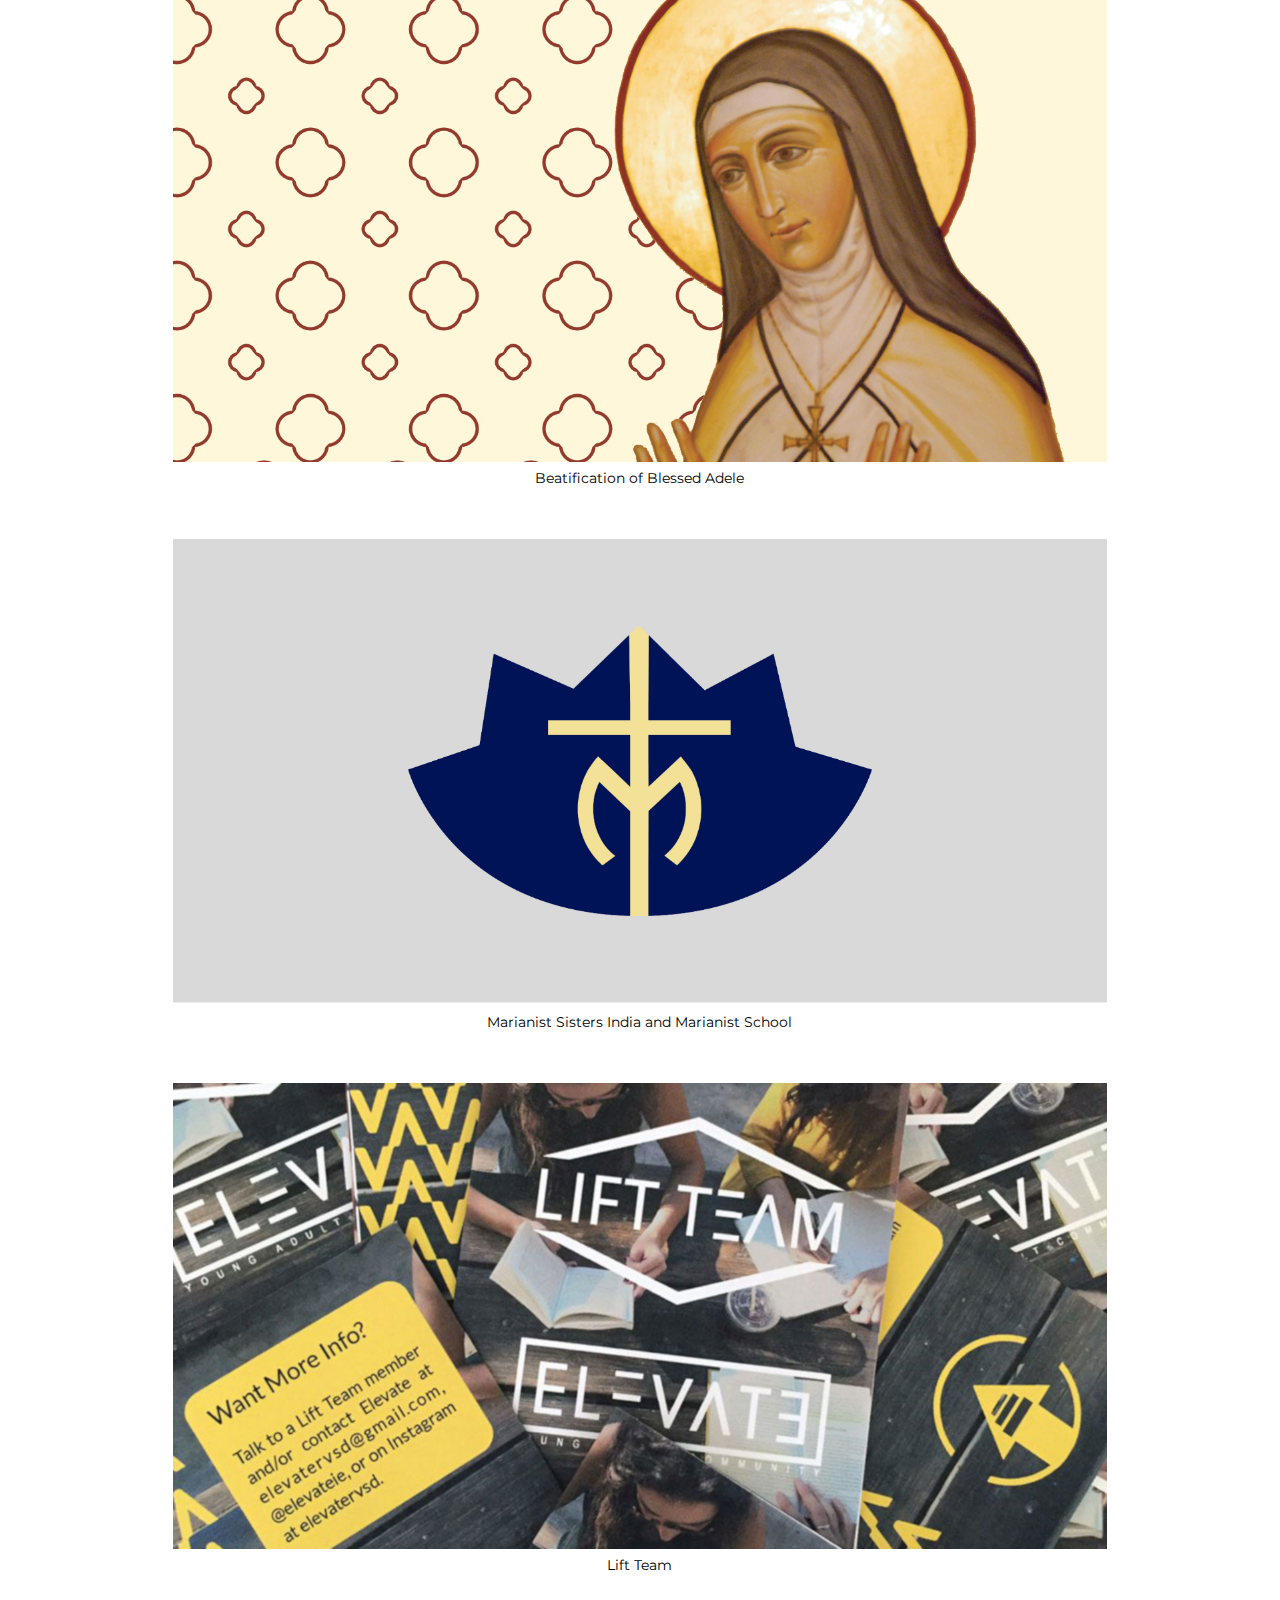
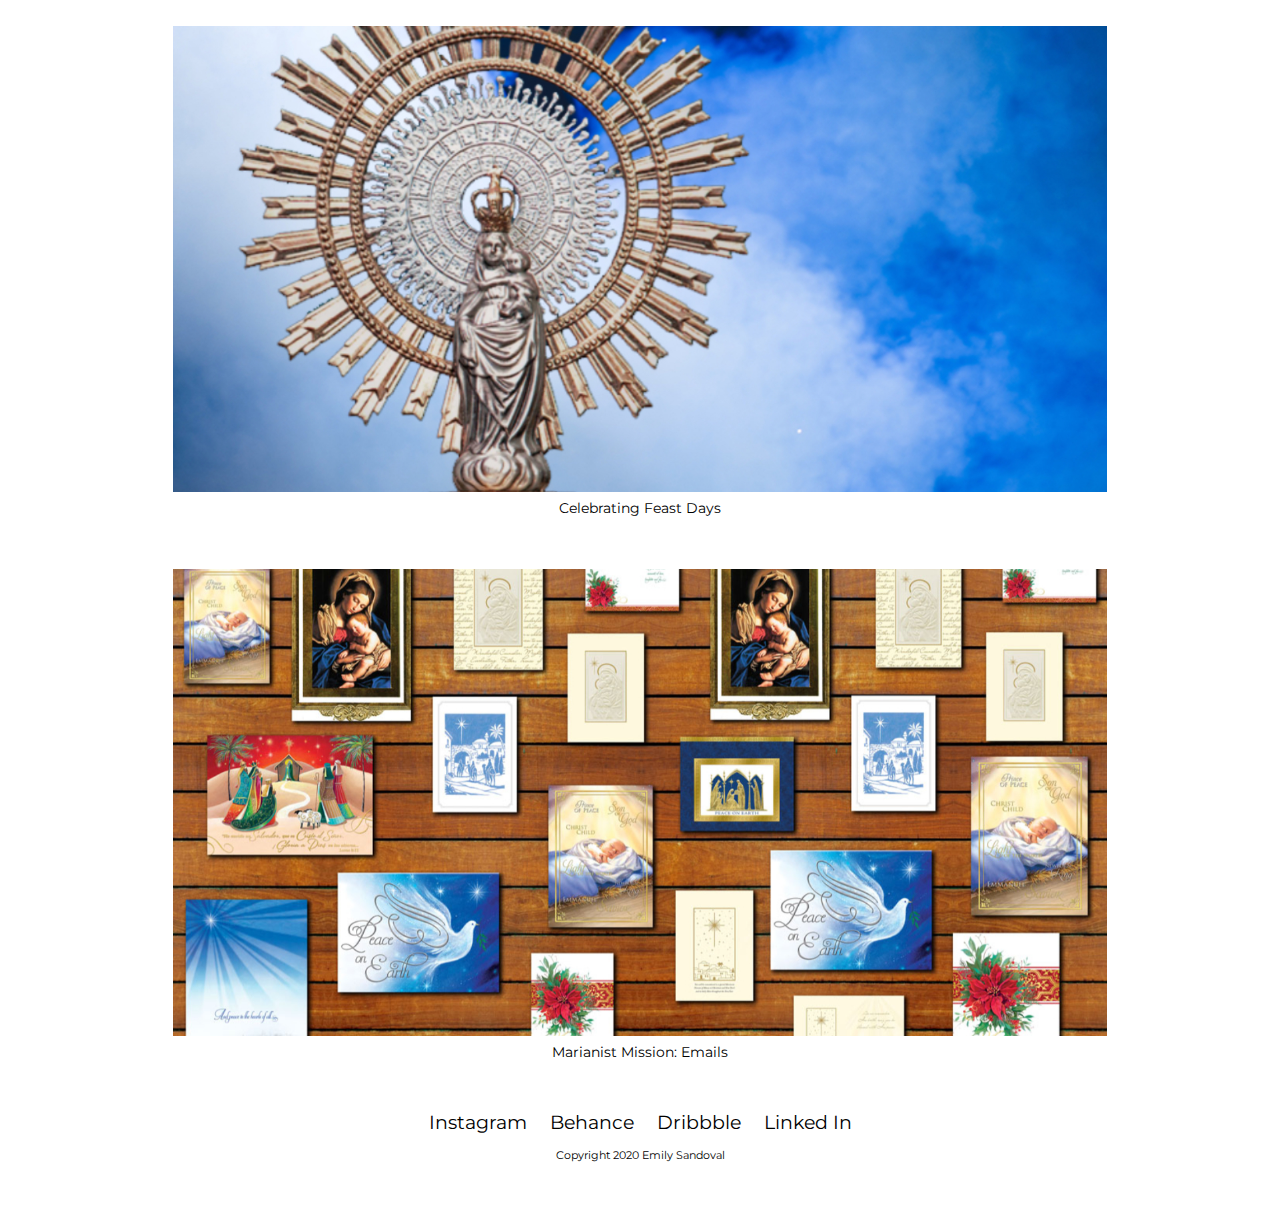
==== commit f94dc25d: "update title" ====
--- a/index.html
+++ b/index.html
@@ -3,14 +3,20 @@
     <meta charset="utf-8">
     <meta http-equiv="X-UA-Compatible" content="IE=edge">
     <title>Emily Sandoval, Graphic Designer</title>
-    <meta name="portfolio" content="Online portfolio for Emily Sandoval, nFMI">
+    <meta name="portfolio" content="Online portfolio for Emily Sandoval, FMI">
     <link rel="stylesheet" href="style.css" type="text/css"> 
     <link href="https://fonts.googleapis.com/css2?family=Montserrat:wght@400;700&display=swap" rel="stylesheet">
+    <link rel="icon" type="image/png" sizes="32x32" href="/favicon-32x32.png">
+    <link rel="icon" type="image/png" sizes="16x16" href="/favicon-16x16.png">
+    <link rel="manifest" href="/site.webmanifest">
+    <link rel="mask-icon" href="/safari-pinned-tab.svg" color="#5bbad5">
+    <meta name="msapplication-TileColor" content="#da532c">
+    <meta name="theme-color" content="#ffffff">
   </head>
   <body>
       <div class="header">
         <img src="Images/Extra/LogoNew.png" alt="logo">
-          <a href="index.html"><h1><strong>EMILY SANDOVAL, nFMI</strong></h1></a>
+          <a href="index.html"><h1><strong><style="text-transform: uppercase;">EMILY SANDOVAL, FMI</style></strong></h1></a>
       </div>
       <div class="navbar">
           <h2><a href="index.html"><strong>DESIGN</strong></a>
--- a/style.css
+++ b/style.css
@@ -120,7 +120,14 @@
 h3 {
     font-size: 1.5em;
     line-height: 0.5em;
-    color:black;
+}
+h3 a:link, a:active, a:visited {
+    text-decoration: none;
+    color: black;
+}
+h3 a:hover {
+    text-decoration: none;
+    color: teal;
 }
 h4 {
     font-size: 1em;
